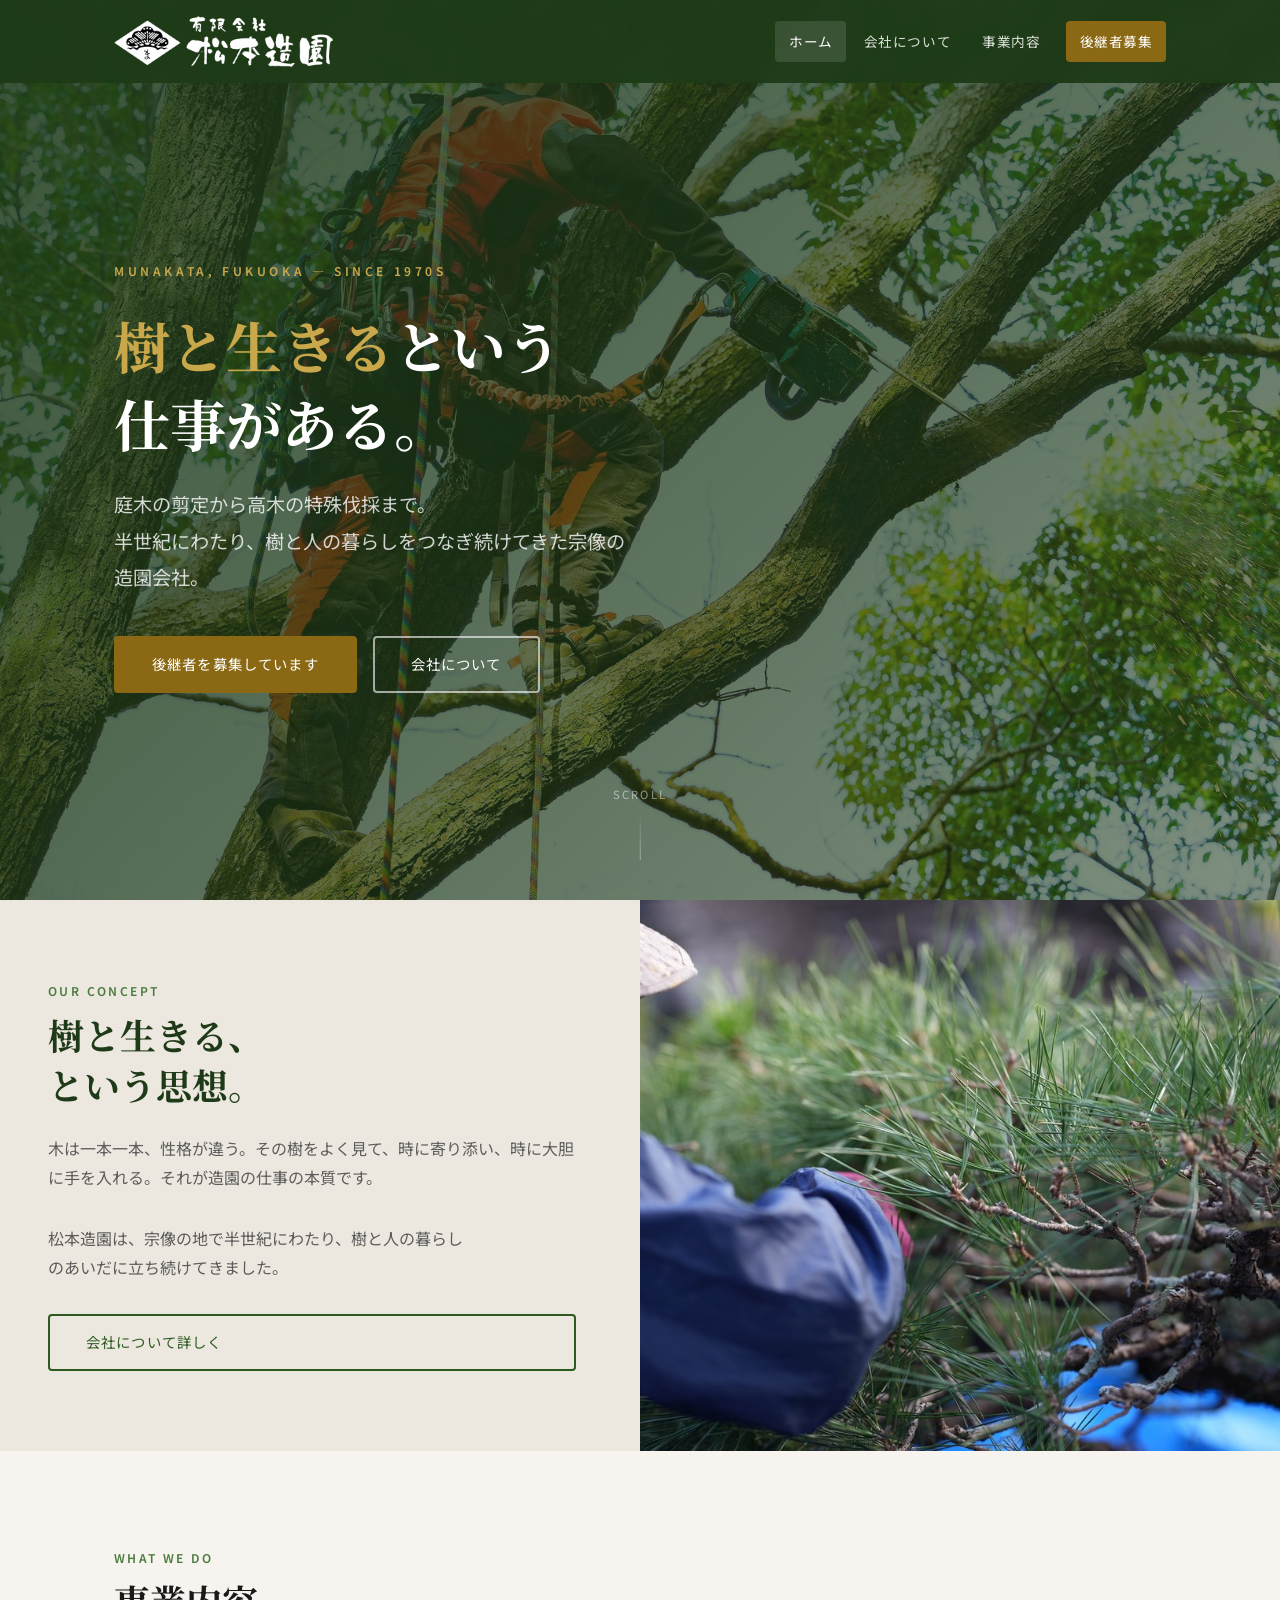
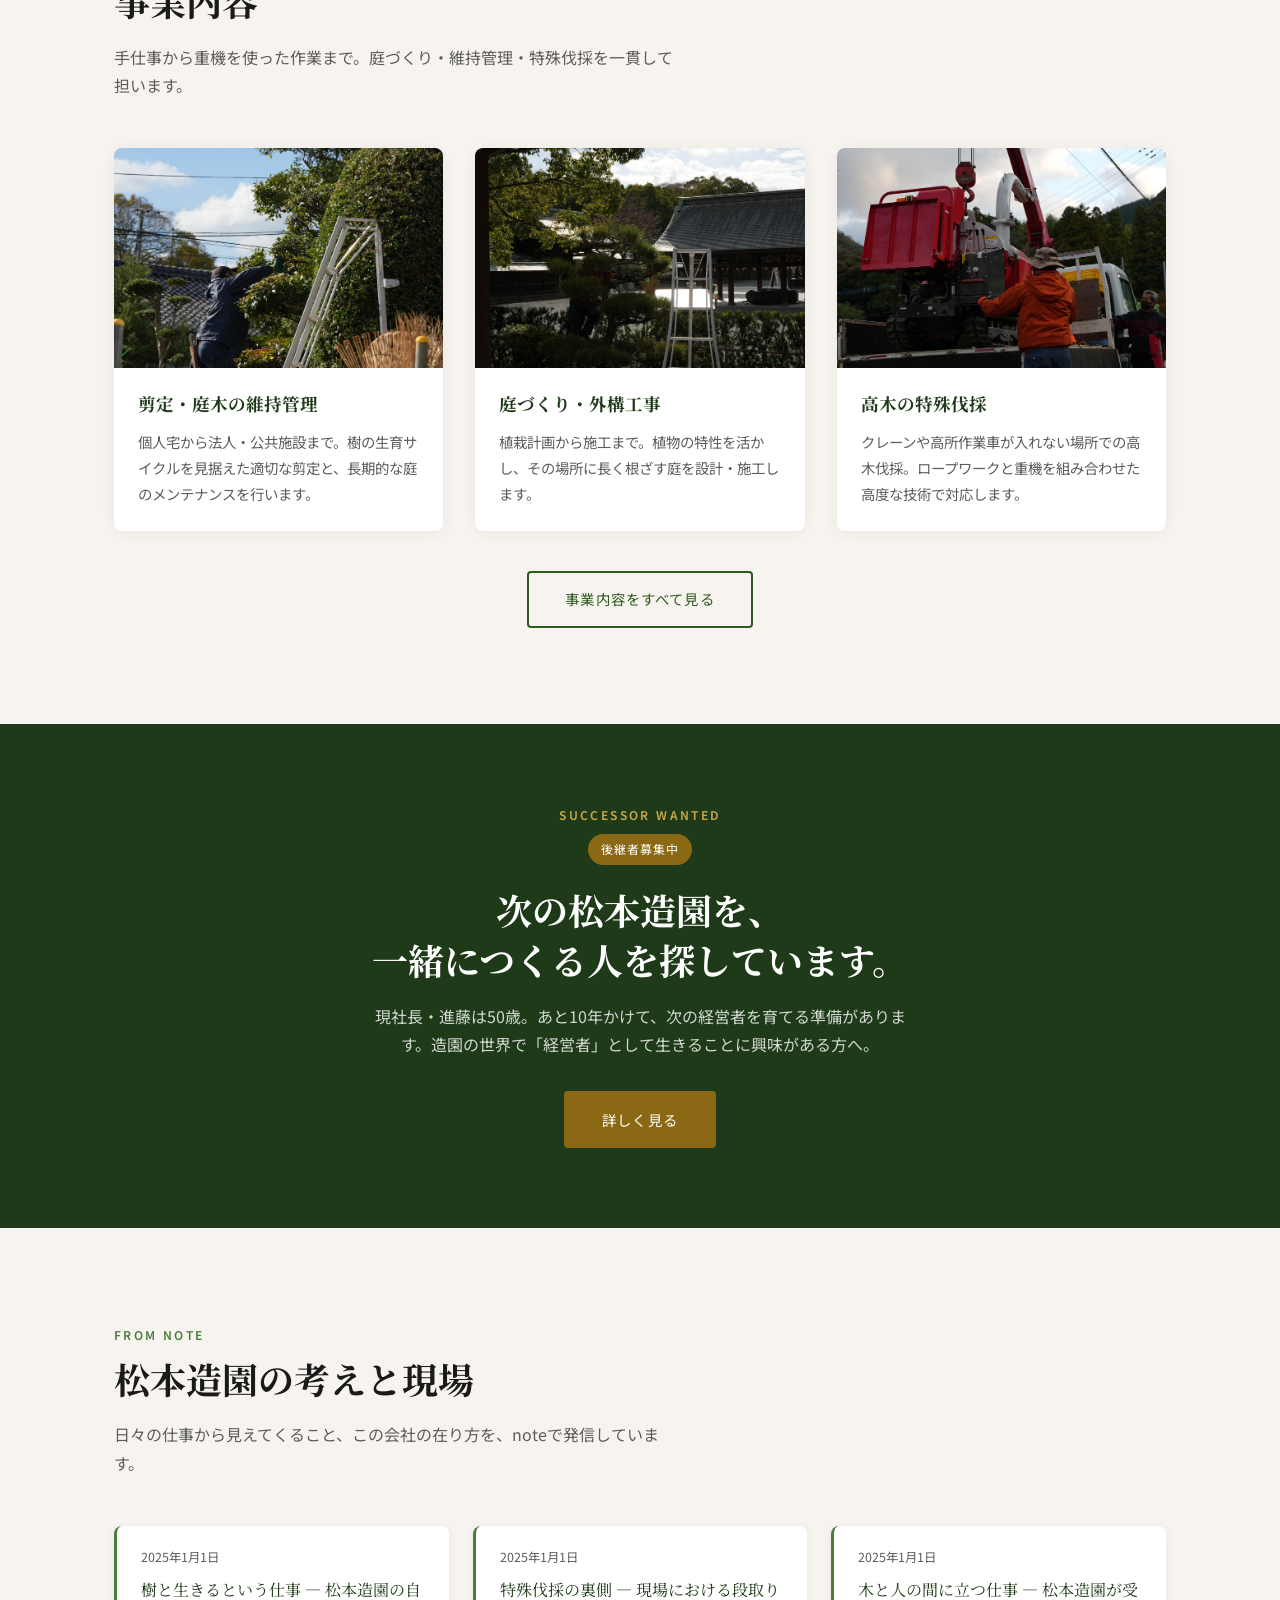
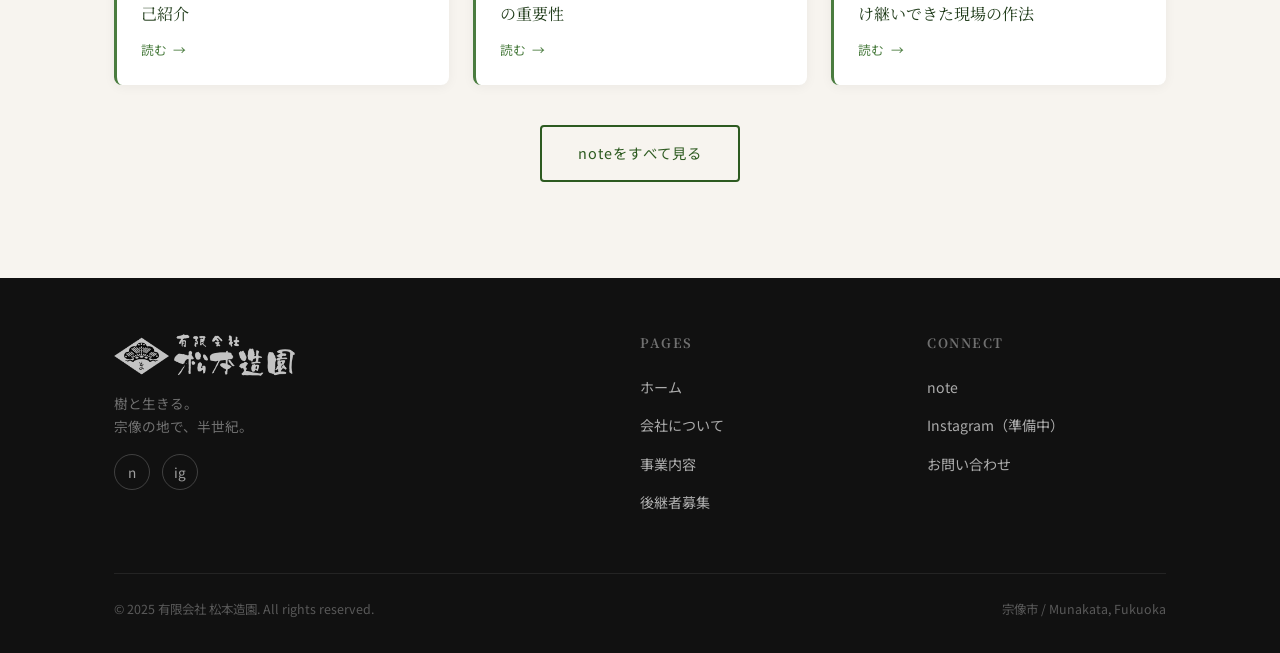
==== index.html @ 0489c282 "サイト全体を実写真・ロゴ差し替えで刷新 - ロゴ（白・黒）を追加、ヘッダー・フッターに配置 - 現場写真10枚をリサイズして各セクションに配置 - note記事フィードをRSS自動取得に変更（note" ====
<!DOCTYPE html>
<html lang="ja">
<head>
  <meta charset="UTF-8">
  <meta name="viewport" content="width=device-width, initial-scale=1.0">
  <title>有限会社 松本造園 | 樹と生きる</title>
  <meta name="description" content="宗像市の造園会社。剪定・庭づくり・特殊伐採・外構工事。半世紀にわたる技術と信頼で、樹と人の暮らしをつなぎます。">
  <link rel="preconnect" href="https://fonts.googleapis.com">
  <link rel="preconnect" href="https://fonts.gstatic.com" crossorigin>
  <link href="https://fonts.googleapis.com/css2?family=Noto+Sans+JP:wght@400;600&family=Noto+Serif+JP:wght@400;700&display=swap" rel="stylesheet">
  <link rel="stylesheet" href="css/style.css">
  <link rel="stylesheet" href="css/animations.css">
</head>
<body>

  <!-- ========== HEADER ========== -->
  <header class="site-header">
    <div class="site-header__inner">
      <a href="index.html" class="site-logo">
        <img src="images/logo_white.png" alt="有限会社 松本造園" class="site-logo__img">
      </a>
      <nav class="site-nav">
        <a href="index.html" class="site-nav__link">ホーム</a>
        <a href="about.html" class="site-nav__link">会社について</a>
        <a href="services.html" class="site-nav__link">事業内容</a>
        <a href="recruit.html" class="site-nav__link site-nav__link--cta">後継者募集</a>
      </nav>
      <button class="nav-hamburger" aria-label="メニュー">
        <span></span><span></span><span></span>
      </button>
    </div>
  </header>

  <!-- ========== HERO ========== -->
  <section class="hero">
    <div class="hero__bg">
      <img src="images/hero.jpg" alt="" class="hero__bg-img">
    </div>
    <div class="hero__overlay"></div>
    <div class="hero__content container">
      <span class="hero__label">Munakata, Fukuoka — Since 1970s</span>
      <h1 class="hero__title">
        <em>樹と生きる</em>という<br>仕事がある。
      </h1>
      <p class="hero__sub">
        庭木の剪定から高木の特殊伐採まで。<br>
        半世紀にわたり、樹と人の暮らしをつなぎ続けてきた宗像の造園会社。
      </p>
      <div class="hero__actions">
        <a href="recruit.html" class="btn btn--earth">後継者を募集しています</a>
        <a href="about.html" class="btn btn--outline-white">会社について</a>
      </div>
    </div>
    <div class="hero__scroll">
      <span>Scroll</span>
      <div class="hero__scroll-line"></div>
    </div>
  </section>

  <!-- ========== CONCEPT ========== -->
  <div class="concept fade-in">
    <div class="concept__text">
      <span class="section-label">Our Concept</span>
      <h2 class="section-heading">樹と生きる、<br>という思想。</h2>
      <p>木は一本一本、性格が違う。その樹をよく見て、時に寄り添い、時に大胆に手を入れる。それが造園の仕事の本質です。</p>
      <p>松本造園は、宗像の地で半世紀にわたり、樹と人の暮らしのあいだに立ち続けてきました。</p>
      <a href="about.html" class="btn btn--outline">会社について詳しく</a>
    </div>
    <div class="concept__image">
      <img src="images/concept.jpg" alt="松の木を手入れする職人">
    </div>
  </div>

  <!-- ========== SERVICES ========== -->
  <section class="section">
    <div class="container">
      <span class="section-label">What We Do</span>
      <h2 class="section-heading fade-in">事業内容</h2>
      <p class="fade-in">手仕事から重機を使った作業まで。庭づくり・維持管理・特殊伐採を一貫して担います。</p>
      <div class="services-grid">
        <div class="service-card fade-in fade-in-delay-1">
          <div class="service-card__img">
            <img src="images/service-pruning.jpg" alt="剪定作業">
          </div>
          <div class="service-card__body">
            <h3 class="service-card__title">剪定・庭木の維持管理</h3>
            <p class="service-card__text">個人宅から法人・公共施設まで。樹の生育サイクルを見据えた適切な剪定と、長期的な庭のメンテナンスを行います。</p>
          </div>
        </div>
        <div class="service-card fade-in fade-in-delay-2">
          <div class="service-card__img">
            <img src="images/service-garden.jpg" alt="庭づくり作業">
          </div>
          <div class="service-card__body">
            <h3 class="service-card__title">庭づくり・外構工事</h3>
            <p class="service-card__text">植栽計画から施工まで。植物の特性を活かし、その場所に長く根ざす庭を設計・施工します。</p>
          </div>
        </div>
        <div class="service-card fade-in fade-in-delay-3">
          <div class="service-card__img">
            <img src="images/service-felling.jpg" alt="特殊伐採作業">
          </div>
          <div class="service-card__body">
            <h3 class="service-card__title">高木の特殊伐採</h3>
            <p class="service-card__text">クレーンや高所作業車が入れない場所での高木伐採。ロープワークと重機を組み合わせた高度な技術で対応します。</p>
          </div>
        </div>
      </div>
      <div style="text-align:center;margin-top:2.5rem;">
        <a href="services.html" class="btn btn--outline">事業内容をすべて見る</a>
      </div>
    </div>
  </section>

  <!-- ========== RECRUIT BANNER ========== -->
  <section class="recruit-banner fade-in">
    <div class="recruit-banner__bg"></div>
    <div class="container">
      <div class="recruit-banner__content">
        <span class="section-label">Successor Wanted</span>
        <div class="recruit-tag">後継者募集中</div>
        <h2>次の松本造園を、<br>一緒につくる人を探しています。</h2>
        <p>現社長・進藤は50歳。あと10年かけて、次の経営者を育てる準備があります。造園の世界で「経営者」として生きることに興味がある方へ。</p>
        <a href="recruit.html" class="btn btn--earth">詳しく見る</a>
      </div>
    </div>
  </section>

  <!-- ========== NOTE BLOG ========== -->
  <section class="section note-section">
    <div class="container">
      <span class="section-label">From Note</span>
      <h2 class="section-heading fade-in">松本造園の考えと現場</h2>
      <p class="fade-in">日々の仕事から見えてくること、この会社の在り方を、noteで発信しています。</p>
      <!-- note記事はJavaScriptで自動取得・表示 -->
      <div class="note-grid" id="note-feed-grid">
        <!-- ローディング中の表示 -->
        <div class="note-card note-card--loading"><div class="note-card__inner"><div class="note-card__date">読み込み中...</div></div></div>
        <div class="note-card note-card--loading"><div class="note-card__inner"><div class="note-card__date">読み込み中...</div></div></div>
        <div class="note-card note-card--loading"><div class="note-card__inner"><div class="note-card__date">読み込み中...</div></div></div>
      </div>
      <div class="note-cta fade-in">
        <a href="https://note.com/matsumoto_363565" target="_blank" rel="noopener" class="btn btn--outline">noteをすべて見る</a>
      </div>
    </div>
  </section>

  <!-- ========== FOOTER ========== -->
  <footer class="site-footer">
    <div class="container">
      <div class="footer__inner">
        <div class="footer__brand">
          <div class="footer__logo">
            <img src="images/logo_white.png" alt="有限会社 松本造園">
          </div>
          <p class="footer__tagline">樹と生きる。<br>宗像の地で、半世紀。</p>
          <div class="footer__social">
            <a href="https://note.com/matsumoto_363565" target="_blank" rel="noopener" class="footer__social-link" aria-label="note">n</a>
            <a href="#" class="footer__social-link" aria-label="Instagram">ig</a>
          </div>
        </div>
        <div class="footer__col">
          <h4>Pages</h4>
          <ul>
            <li><a href="index.html">ホーム</a></li>
            <li><a href="about.html">会社について</a></li>
            <li><a href="services.html">事業内容</a></li>
            <li><a href="recruit.html">後継者募集</a></li>
          </ul>
        </div>
        <div class="footer__col">
          <h4>Connect</h4>
          <ul>
            <li><a href="https://note.com/matsumoto_363565" target="_blank" rel="noopener">note</a></li>
            <li><a href="#">Instagram（準備中）</a></li>
            <li><a href="recruit.html#contact">お問い合わせ</a></li>
          </ul>
        </div>
      </div>
      <div class="footer__bottom">
        <span>© 2025 有限会社 松本造園. All rights reserved.</span>
        <span>宗像市 / Munakata, Fukuoka</span>
      </div>
    </div>
  </footer>

  <script src="js/main.js"></script>
  <script src="js/note-feed.js"></script>
</body>
</html>
---- css/style.css ----
/* ===========================
   松本造園 - Corporate Site
   =========================== */

/* --- Reset & Base --- */
*, *::before, *::after {
  box-sizing: border-box;
  margin: 0;
  padding: 0;
}

:root {
  --color-green-dark:  #1E3A18;
  --color-green:       #2D5A20;
  --color-green-light: #4A7C3F;
  --color-earth:       #8B6914;
  --color-earth-light: #C9A84C;
  --color-bg:          #F7F4EF;
  --color-bg-warm:     #EDE8DF;
  --color-text:        #1A1A1A;
  --color-text-muted:  #5C5C5C;
  --color-white:       #FFFFFF;
  --font-sans:  'Noto Sans JP', sans-serif;
  --font-serif: 'Noto Serif JP', serif;
  --transition: 0.3s ease;
  --radius: 4px;
  --max-width: 1100px;
}

html { scroll-behavior: smooth; }

body {
  font-family: var(--font-sans);
  background: var(--color-bg);
  color: var(--color-text);
  line-height: 1.8;
  font-size: 16px;
}

img { max-width: 100%; height: auto; display: block; }

a {
  color: inherit;
  text-decoration: none;
  transition: opacity var(--transition);
}
a:hover { opacity: 0.75; }

/* --- Typography --- */
h1, h2, h3, h4 { font-family: var(--font-serif); line-height: 1.4; }
h1 { font-size: clamp(2rem, 5vw, 3.5rem); }
h2 { font-size: clamp(1.5rem, 3vw, 2.25rem); }
h3 { font-size: clamp(1.1rem, 2vw, 1.4rem); }

.section-label {
  font-size: 0.75rem;
  letter-spacing: 0.2em;
  text-transform: uppercase;
  color: var(--color-green-light);
  font-family: var(--font-sans);
  font-weight: 600;
  display: block;
  margin-bottom: 0.5rem;
}

/* --- Layout --- */
.container {
  max-width: var(--max-width);
  margin: 0 auto;
  padding: 0 1.5rem;
}

.section { padding: 6rem 0; }
.section--dark { background: var(--color-green-dark); color: var(--color-white); }
.section--warm { background: var(--color-bg-warm); }

/* --- Buttons --- */
.btn {
  display: inline-block;
  padding: 0.85rem 2.25rem;
  font-family: var(--font-sans);
  font-size: 0.9rem;
  letter-spacing: 0.08em;
  border-radius: var(--radius);
  transition: all var(--transition);
  cursor: pointer;
  border: 2px solid transparent;
}
.btn--primary {
  background: var(--color-green);
  color: var(--color-white);
  border-color: var(--color-green);
}
.btn--primary:hover {
  background: var(--color-green-dark);
  border-color: var(--color-green-dark);
  opacity: 1;
}
.btn--outline {
  background: transparent;
  color: var(--color-green);
  border-color: var(--color-green);
}
.btn--outline:hover {
  background: var(--color-green);
  color: var(--color-white);
  opacity: 1;
}
.btn--outline-white {
  background: transparent;
  color: var(--color-white);
  border-color: rgba(255,255,255,0.6);
}
.btn--outline-white:hover {
  background: rgba(255,255,255,0.15);
  border-color: var(--color-white);
  opacity: 1;
}
.btn--earth {
  background: var(--color-earth);
  color: var(--color-white);
  border-color: var(--color-earth);
}
.btn--earth:hover { background: #6B4F10; border-color: #6B4F10; opacity: 1; }

/* ===========================
   HEADER / NAVIGATION
   =========================== */
.site-header {
  position: fixed;
  top: 0; left: 0; right: 0;
  z-index: 100;
  background: rgba(30, 58, 24, 0.95);
  backdrop-filter: blur(8px);
  transition: background var(--transition);
}

.site-header__inner {
  display: flex;
  align-items: center;
  justify-content: space-between;
  padding: 1rem 1.5rem;
  max-width: var(--max-width);
  margin: 0 auto;
}

.site-logo {
  display: flex;
  align-items: center;
  gap: 0.75rem;
  color: var(--color-white);
}
.site-logo__img {
  height: 51px;
  width: auto;
  object-fit: contain;
}
.site-logo__text {
  font-family: var(--font-serif);
  font-size: 1.1rem;
  line-height: 1.2;
}
.site-logo__text small {
  display: block;
  font-family: var(--font-sans);
  font-size: 0.6rem;
  letter-spacing: 0.2em;
  opacity: 0.75;
  text-transform: uppercase;
}

.site-nav { display: flex; align-items: center; gap: 0.25rem; }
.site-nav__link {
  color: rgba(255,255,255,0.85);
  font-size: 0.85rem;
  padding: 0.5rem 0.85rem;
  border-radius: var(--radius);
  transition: all var(--transition);
  letter-spacing: 0.04em;
}
.site-nav__link:hover,
.site-nav__link.active {
  color: var(--color-white);
  background: rgba(255,255,255,0.12);
  opacity: 1;
}
.site-nav__link--cta {
  background: var(--color-earth);
  color: var(--color-white) !important;
  margin-left: 0.5rem;
}
.site-nav__link--cta:hover { background: #6B4F10; }

.nav-hamburger {
  display: none;
  flex-direction: column;
  gap: 5px;
  cursor: pointer;
  padding: 0.5rem;
}
.nav-hamburger span {
  display: block;
  width: 24px;
  height: 2px;
  background: var(--color-white);
  transition: all var(--transition);
  border-radius: 2px;
}

/* ===========================
   HERO
   =========================== */
.hero {
  position: relative;
  min-height: 100vh;
  display: flex;
  align-items: center;
  overflow: hidden;
}
.hero__bg {
  position: absolute;
  inset: 0;
  background: var(--color-green-dark);
  overflow: hidden;
}
.hero__bg-img {
  width: 100%;
  height: 100%;
  object-fit: cover;
  opacity: 0.45;
}
.hero__overlay {
  position: absolute;
  inset: 0;
  background: linear-gradient(135deg, rgba(30,58,24,0.7) 0%, rgba(30,58,24,0.3) 60%, transparent 100%);
}
.hero__content {
  position: relative;
  z-index: 1;
  padding: 8rem 1.5rem 5rem;
  max-width: var(--max-width);
  margin: 0 auto;
  width: 100%;
}
.hero__label {
  display: inline-block;
  font-size: 0.75rem;
  letter-spacing: 0.3em;
  color: var(--color-earth-light);
  text-transform: uppercase;
  margin-bottom: 1.5rem;
  font-weight: 600;
}
.hero__title {
  color: var(--color-white);
  margin-bottom: 1.5rem;
  max-width: 700px;
}
.hero__title em {
  font-style: normal;
  color: var(--color-earth-light);
}
.hero__sub {
  color: rgba(255,255,255,0.8);
  font-size: clamp(1rem, 2vw, 1.2rem);
  max-width: 520px;
  margin-bottom: 2.5rem;
  line-height: 1.9;
}
.hero__actions { display: flex; gap: 1rem; flex-wrap: wrap; }
.hero__scroll {
  position: absolute;
  bottom: 2.5rem;
  left: 50%;
  transform: translateX(-50%);
  display: flex;
  flex-direction: column;
  align-items: center;
  gap: 0.5rem;
  color: rgba(255,255,255,0.5);
  font-size: 0.7rem;
  letter-spacing: 0.2em;
  text-transform: uppercase;
}
.hero__scroll-line {
  width: 1px;
  height: 48px;
  background: linear-gradient(to bottom, transparent, rgba(255,255,255,0.4));
  animation: scrollLine 1.8s ease-in-out infinite;
}
@keyframes scrollLine {
  0%,100% { opacity: 0.3; transform: scaleY(1); }
  50% { opacity: 1; transform: scaleY(0.5); }
}

/* ===========================
   CONCEPT SECTION
   =========================== */
.concept {
  display: grid;
  grid-template-columns: 1fr 1fr;
  gap: 0;
  min-height: 520px;
}
.concept__text {
  background: var(--color-bg-warm);
  padding: 5rem 4rem 5rem 3rem;
  display: flex;
  flex-direction: column;
  justify-content: center;
}
.concept__text h2 {
  margin-bottom: 1.5rem;
  color: var(--color-green-dark);
}
.concept__text p {
  color: var(--color-text-muted);
  margin-bottom: 2rem;
  max-width: 420px;
}
.concept__image {
  position: relative;
  overflow: hidden;
  min-height: 400px;
}
.concept__image img {
  width: 100%;
  height: 100%;
  object-fit: cover;
}

/* ===========================
   SERVICES OVERVIEW
   =========================== */
.services-grid {
  display: grid;
  grid-template-columns: repeat(3, 1fr);
  gap: 2rem;
  margin-top: 3rem;
}
.service-card {
  background: var(--color-white);
  border-radius: 8px;
  overflow: hidden;
  box-shadow: 0 2px 16px rgba(0,0,0,0.06);
  transition: transform var(--transition), box-shadow var(--transition);
}
.service-card:hover {
  transform: translateY(-4px);
  box-shadow: 0 8px 32px rgba(0,0,0,0.1);
}
.service-card__img {
  height: 220px;
  overflow: hidden;
  background: var(--color-bg-warm);
}
.service-card__img img {
  width: 100%;
  height: 100%;
  object-fit: cover;
  transition: transform 0.5s ease;
}
.service-card:hover .service-card__img img { transform: scale(1.05); }
.service-card__body { padding: 1.5rem; }
.service-card__title {
  font-size: 1.1rem;
  color: var(--color-green-dark);
  margin-bottom: 0.75rem;
}
.service-card__text { font-size: 0.9rem; color: var(--color-text-muted); }

/* ===========================
   RECRUIT BANNER
   =========================== */
.recruit-banner {
  background: var(--color-green-dark);
  position: relative;
  overflow: hidden;
  padding: 5rem 0;
}
.recruit-banner__bg {
  position: absolute;
  inset: 0;
  background-image: url('../images/recruit-bg.jpg');
  background-size: cover;
  background-position: center;
  opacity: 0.15;
}
.recruit-banner__content {
  position: relative;
  z-index: 1;
  text-align: center;
  color: var(--color-white);
}
.recruit-banner__content .section-label { color: var(--color-earth-light); text-align: center; }
.recruit-banner__content h2 { color: var(--color-white); margin-bottom: 1rem; }
.recruit-banner__content p {
  max-width: 560px;
  margin: 0 auto 2rem;
  color: rgba(255,255,255,0.8);
  font-size: 1rem;
}
.recruit-tag {
  display: inline-block;
  background: var(--color-earth);
  color: var(--color-white);
  font-size: 0.75rem;
  padding: 0.3rem 0.8rem;
  border-radius: 2rem;
  margin-bottom: 1.25rem;
  letter-spacing: 0.08em;
}

/* ===========================
   NOTE / BLOG SECTION
   =========================== */
.note-section { background: var(--color-bg); }
.note-grid {
  display: grid;
  grid-template-columns: repeat(3, 1fr);
  gap: 1.5rem;
  margin-top: 3rem;
}
.note-card {
  background: var(--color-white);
  border-radius: 8px;
  overflow: hidden;
  box-shadow: 0 2px 12px rgba(0,0,0,0.05);
  border-left: 3px solid var(--color-green-light);
  transition: all var(--transition);
  display: flex;
  flex-direction: column;
  padding: 0;
}
.note-card:hover {
  transform: translateY(-3px);
  box-shadow: 0 6px 24px rgba(0,0,0,0.1);
  opacity: 1;
  border-left-color: var(--color-earth);
}
.note-card__img {
  width: 100%;
  height: 160px;
  overflow: hidden;
  background: var(--color-bg-warm);
  flex-shrink: 0;
}
.note-card__img img {
  width: 100%;
  height: 100%;
  object-fit: cover;
  transition: transform 0.4s ease;
}
.note-card:hover .note-card__img img { transform: scale(1.04); }
.note-card__inner {
  padding: 1.25rem 1.5rem 1.5rem;
  display: flex;
  flex-direction: column;
  flex: 1;
}
.note-card--loading { min-height: 240px; background: var(--color-bg-warm); border-left-color: var(--color-bg-warm); }
.note-card__date { font-size: 0.78rem; color: var(--color-text-muted); margin-bottom: 0.6rem; }
.note-card__title {
  font-family: var(--font-serif);
  font-size: 1rem;
  color: var(--color-green-dark);
  margin-bottom: 0.75rem;
  line-height: 1.5;
  flex: 1;
}
.note-card__arrow {
  font-size: 0.8rem;
  color: var(--color-green-light);
  display: flex;
  align-items: center;
  gap: 0.4rem;
  margin-top: auto;
}
.note-cta { margin-top: 2.5rem; text-align: center; }

/* ===========================
   FOOTER
   =========================== */
.site-footer {
  background: #111;
  color: rgba(255,255,255,0.7);
  padding: 3.5rem 0 2rem;
}
.footer__inner {
  display: grid;
  grid-template-columns: 2fr 1fr 1fr;
  gap: 3rem;
  margin-bottom: 3rem;
}
.footer__brand { }
.footer__logo {
  display: flex;
  align-items: center;
  gap: 0.75rem;
  color: var(--color-white);
  margin-bottom: 1rem;
}
.footer__logo img {
  height: 42px;
  width: auto;
  opacity: 0.75;
}
.footer__logo-text { font-family: var(--font-serif); font-size: 1rem; }
.footer__tagline {
  font-size: 0.85rem;
  color: rgba(255,255,255,0.4);
  margin-bottom: 1rem;
  line-height: 1.7;
}
.footer__social { display: flex; gap: 0.75rem; }
.footer__social-link {
  display: flex;
  align-items: center;
  justify-content: center;
  width: 36px;
  height: 36px;
  border-radius: 50%;
  border: 1px solid rgba(255,255,255,0.2);
  color: rgba(255,255,255,0.6);
  font-size: 0.85rem;
  transition: all var(--transition);
}
.footer__social-link:hover { border-color: var(--color-earth-light); color: var(--color-earth-light); opacity: 1; }
.footer__col h4 {
  font-size: 0.8rem;
  letter-spacing: 0.12em;
  text-transform: uppercase;
  color: rgba(255,255,255,0.4);
  margin-bottom: 1.25rem;
}
.footer__col ul { list-style: none; }
.footer__col ul li { margin-bottom: 0.6rem; }
.footer__col ul a { font-size: 0.88rem; color: rgba(255,255,255,0.65); }
.footer__col ul a:hover { color: var(--color-white); opacity: 1; }
.footer__bottom {
  border-top: 1px solid rgba(255,255,255,0.08);
  padding-top: 1.5rem;
  display: flex;
  justify-content: space-between;
  align-items: center;
  font-size: 0.78rem;
  color: rgba(255,255,255,0.3);
  flex-wrap: wrap;
  gap: 0.5rem;
}

/* ===========================
   PAGE HEADER (inner pages)
   =========================== */
.page-header {
  background: var(--color-green-dark);
  padding: 8rem 0 4rem;
  text-align: center;
  color: var(--color-white);
  position: relative;
  overflow: hidden;
}
.page-header__bg {
  position: absolute;
  inset: 0;
  background-size: cover;
  background-position: center;
  opacity: 0.15;
}
.page-header__content { position: relative; z-index: 1; }
.page-header h1 { color: var(--color-white); margin-bottom: 0.5rem; }
.page-header__sub { color: rgba(255,255,255,0.6); font-size: 0.85rem; letter-spacing: 0.2em; text-transform: uppercase; }

/* ===========================
   ABOUT PAGE
   =========================== */
.about-intro {
  display: grid;
  grid-template-columns: 1fr 1fr;
  gap: 5rem;
  align-items: center;
}
.about-intro__text h2 { color: var(--color-green-dark); margin-bottom: 1.25rem; }
.about-intro__text p { color: var(--color-text-muted); margin-bottom: 1rem; }
.about-intro__image { border-radius: 8px; overflow: hidden; }

.company-table { width: 100%; border-collapse: collapse; margin-top: 2rem; }
.company-table th, .company-table td {
  text-align: left;
  padding: 1rem 1.25rem;
  border-bottom: 1px solid var(--color-bg-warm);
  font-size: 0.92rem;
}
.company-table th {
  width: 160px;
  color: var(--color-green-dark);
  font-weight: 600;
  background: var(--color-bg-warm);
  font-family: var(--font-serif);
}
.company-table td { color: var(--color-text-muted); }

.president-section {
  display: grid;
  grid-template-columns: 300px 1fr;
  gap: 4rem;
  align-items: start;
}
.president-img {
  border-radius: 8px;
  overflow: hidden;
  box-shadow: 0 8px 32px rgba(0,0,0,0.12);
}
.president-text h2 { color: var(--color-green-dark); margin-bottom: 0.5rem; }
.president-text .president-name-en {
  font-size: 0.85rem;
  color: var(--color-text-muted);
  letter-spacing: 0.1em;
  margin-bottom: 1.5rem;
  display: block;
}
.president-text p { color: var(--color-text-muted); margin-bottom: 1rem; }
.president-name {
  font-family: var(--font-serif);
  font-size: 1.5rem;
  margin-top: 2rem;
  color: var(--color-green-dark);
}

/* ===========================
   SERVICES PAGE
   =========================== */
.service-detail {
  display: grid;
  grid-template-columns: 1fr 1fr;
  gap: 4rem;
  align-items: center;
  padding: 4rem 0;
  border-bottom: 1px solid var(--color-bg-warm);
}
.service-detail:last-child { border-bottom: none; }
.service-detail--reverse { direction: rtl; }
.service-detail--reverse > * { direction: ltr; }
.service-detail__text h2 { color: var(--color-green-dark); margin-bottom: 1rem; }
.service-detail__text p { color: var(--color-text-muted); margin-bottom: 1rem; }
.service-detail__image { border-radius: 8px; overflow: hidden; }
.service-detail__image img { width: 100%; height: 360px; object-fit: cover; }
.service-tags { display: flex; flex-wrap: wrap; gap: 0.5rem; margin-top: 1.25rem; }
.service-tag {
  font-size: 0.78rem;
  padding: 0.3rem 0.75rem;
  border: 1px solid var(--color-green-light);
  border-radius: 2rem;
  color: var(--color-green-light);
}

/* ===========================
   RECRUIT PAGE
   =========================== */
.recruit-hero {
  background: var(--color-green-dark);
  padding: 9rem 0 5rem;
  position: relative;
  overflow: hidden;
  color: var(--color-white);
}
.recruit-hero__bg {
  position: absolute;
  inset: 0;
  background-size: cover;
  background-position: center;
  opacity: 0.2;
}
.recruit-hero__content { position: relative; z-index: 1; max-width: 680px; }
.recruit-hero__tag {
  display: inline-block;
  background: var(--color-earth);
  color: var(--color-white);
  font-size: 0.78rem;
  padding: 0.35rem 1rem;
  border-radius: 2rem;
  margin-bottom: 1.5rem;
  letter-spacing: 0.08em;
}
.recruit-hero h1 { color: var(--color-white); margin-bottom: 1.25rem; }
.recruit-hero p { color: rgba(255,255,255,0.8); font-size: 1.05rem; margin-bottom: 2rem; line-height: 1.9; }

.message-section {
  display: grid;
  grid-template-columns: 280px 1fr;
  gap: 4rem;
  align-items: start;
}
.message-img { border-radius: 8px; overflow: hidden; }
.message-text h2 { color: var(--color-green-dark); margin-bottom: 1.25rem; }
.message-text p { color: var(--color-text-muted); margin-bottom: 1rem; }
.message-signature { margin-top: 2rem; font-family: var(--font-serif); color: var(--color-green-dark); }

.points-grid {
  display: grid;
  grid-template-columns: repeat(3, 1fr);
  gap: 2rem;
  margin-top: 3rem;
}
.point-card {
  background: var(--color-white);
  border-radius: 8px;
  padding: 2rem;
  text-align: center;
  box-shadow: 0 2px 12px rgba(0,0,0,0.05);
}
.point-card__icon {
  font-size: 2.5rem;
  margin-bottom: 1rem;
  display: block;
}
.point-card h3 { color: var(--color-green-dark); margin-bottom: 0.75rem; }
.point-card p { font-size: 0.9rem; color: var(--color-text-muted); }

.recruit-flow {
  counter-reset: step;
  list-style: none;
}
.recruit-flow__item {
  display: grid;
  grid-template-columns: 60px 1fr;
  gap: 1.5rem;
  align-items: start;
  padding: 2rem 0;
  border-bottom: 1px solid var(--color-bg-warm);
  counter-increment: step;
}
.recruit-flow__num {
  width: 52px;
  height: 52px;
  border-radius: 50%;
  background: var(--color-green-dark);
  color: var(--color-white);
  display: flex;
  align-items: center;
  justify-content: center;
  font-family: var(--font-serif);
  font-size: 1.2rem;
  flex-shrink: 0;
}
.recruit-flow__content h3 { color: var(--color-green-dark); margin-bottom: 0.5rem; }
.recruit-flow__content p { font-size: 0.9rem; color: var(--color-text-muted); }

.contact-form-wrap {
  background: var(--color-white);
  border-radius: 12px;
  padding: 3rem;
  box-shadow: 0 4px 32px rgba(0,0,0,0.07);
  max-width: 680px;
  margin: 0 auto;
}
.form-group { margin-bottom: 1.5rem; }
.form-group label {
  display: block;
  font-size: 0.88rem;
  font-weight: 600;
  color: var(--color-green-dark);
  margin-bottom: 0.5rem;
}
.form-group label span { color: var(--color-earth); margin-left: 0.25rem; font-weight: 400; font-size: 0.78rem; }
.form-group input,
.form-group select,
.form-group textarea {
  width: 100%;
  padding: 0.85rem 1rem;
  border: 1px solid #D8D4CC;
  border-radius: var(--radius);
  font-family: var(--font-sans);
  font-size: 0.95rem;
  color: var(--color-text);
  background: var(--color-bg);
  transition: border-color var(--transition);
  outline: none;
}
.form-group input:focus,
.form-group select:focus,
.form-group textarea:focus { border-color: var(--color-green-light); }
.form-group textarea { min-height: 160px; resize: vertical; }

/* ===========================
   BLOG PAGE
   =========================== */
.blog-grid {
  display: grid;
  grid-template-columns: repeat(3, 1fr);
  gap: 2rem;
  margin-top: 3rem;
}
.blog-card {
  background: var(--color-white);
  border-radius: 8px;
  overflow: hidden;
  box-shadow: 0 2px 12px rgba(0,0,0,0.05);
  transition: all var(--transition);
}
.blog-card:hover { transform: translateY(-4px); box-shadow: 0 8px 28px rgba(0,0,0,0.1); opacity: 1; }
.blog-card__body { padding: 1.5rem; }
.blog-card__date { font-size: 0.78rem; color: var(--color-text-muted); margin-bottom: 0.5rem; }
.blog-card__title { font-family: var(--font-serif); font-size: 1rem; color: var(--color-green-dark); line-height: 1.5; }
.blog-card__excerpt { font-size: 0.85rem; color: var(--color-text-muted); margin-top: 0.75rem; }
.note-badge {
  display: inline-flex;
  align-items: center;
  gap: 0.4rem;
  background: #41C9B4;
  color: var(--color-white);
  font-size: 0.7rem;
  padding: 0.25rem 0.65rem;
  border-radius: 3px;
  margin-bottom: 0.5rem;
  letter-spacing: 0.05em;
}

/* ===========================
   UTILITIES / SHARED
   =========================== */
.text-center { text-align: center; }
.section-heading { margin-bottom: 1rem; }
.section-heading + p { color: var(--color-text-muted); max-width: 560px; }
.text-center .section-heading + p { margin: 0 auto; }

/* ===========================
   MOBILE / RESPONSIVE
   =========================== */
@media (max-width: 900px) {
  .services-grid,
  .note-grid,
  .points-grid,
  .blog-grid { grid-template-columns: 1fr 1fr; }

  .concept { grid-template-columns: 1fr; }
  .concept__text { padding: 3rem 2rem; }
  .concept__image { min-height: 300px; }

  .about-intro,
  .president-section,
  .message-section { grid-template-columns: 1fr; gap: 2.5rem; }

  .service-detail { grid-template-columns: 1fr; gap: 2rem; }
  .service-detail--reverse { direction: ltr; }

  .footer__inner { grid-template-columns: 1fr; gap: 2rem; }
}

@media (max-width: 640px) {
  .site-nav { display: none; }
  .site-nav.open {
    display: flex;
    flex-direction: column;
    position: absolute;
    top: 100%;
    left: 0;
    right: 0;
    background: var(--color-green-dark);
    padding: 1rem;
    gap: 0.25rem;
  }
  .nav-hamburger { display: flex; }

  .services-grid,
  .note-grid,
  .points-grid,
  .blog-grid { grid-template-columns: 1fr; }

  .hero__actions { flex-direction: column; align-items: flex-start; }
  .section { padding: 4rem 0; }

  .concept__text { padding: 2.5rem 1.5rem; }

  .recruit-flow__item { grid-template-columns: 48px 1fr; }

  .contact-form-wrap { padding: 2rem 1.25rem; }
}
---- css/animations.css ----
/* Fade-in animation for scroll reveal */
.fade-in {
  opacity: 0;
  transform: translateY(24px);
  transition: opacity 0.65s ease, transform 0.65s ease;
}
.fade-in.visible {
  opacity: 1;
  transform: none;
}
.fade-in-delay-1 { transition-delay: 0.1s; }
.fade-in-delay-2 { transition-delay: 0.2s; }
.fade-in-delay-3 { transition-delay: 0.3s; }
.fade-in-delay-4 { transition-delay: 0.4s; }
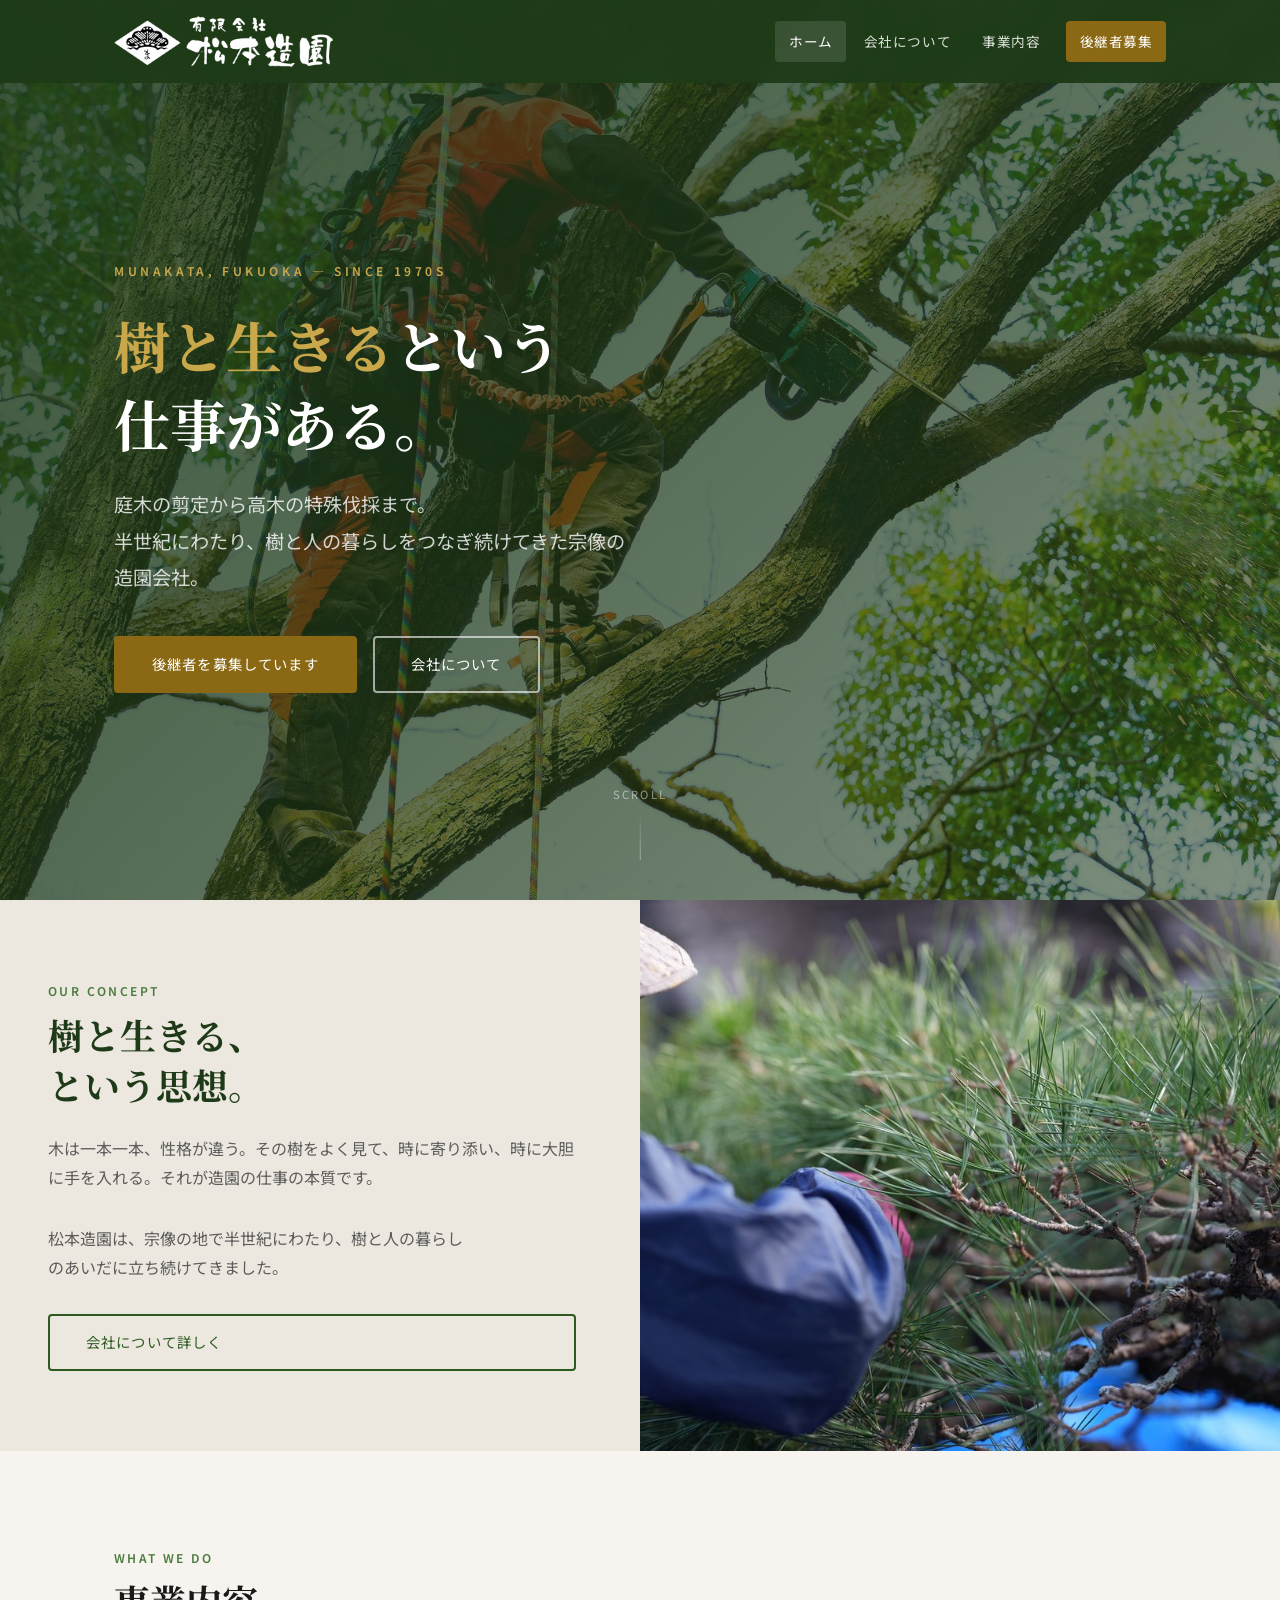
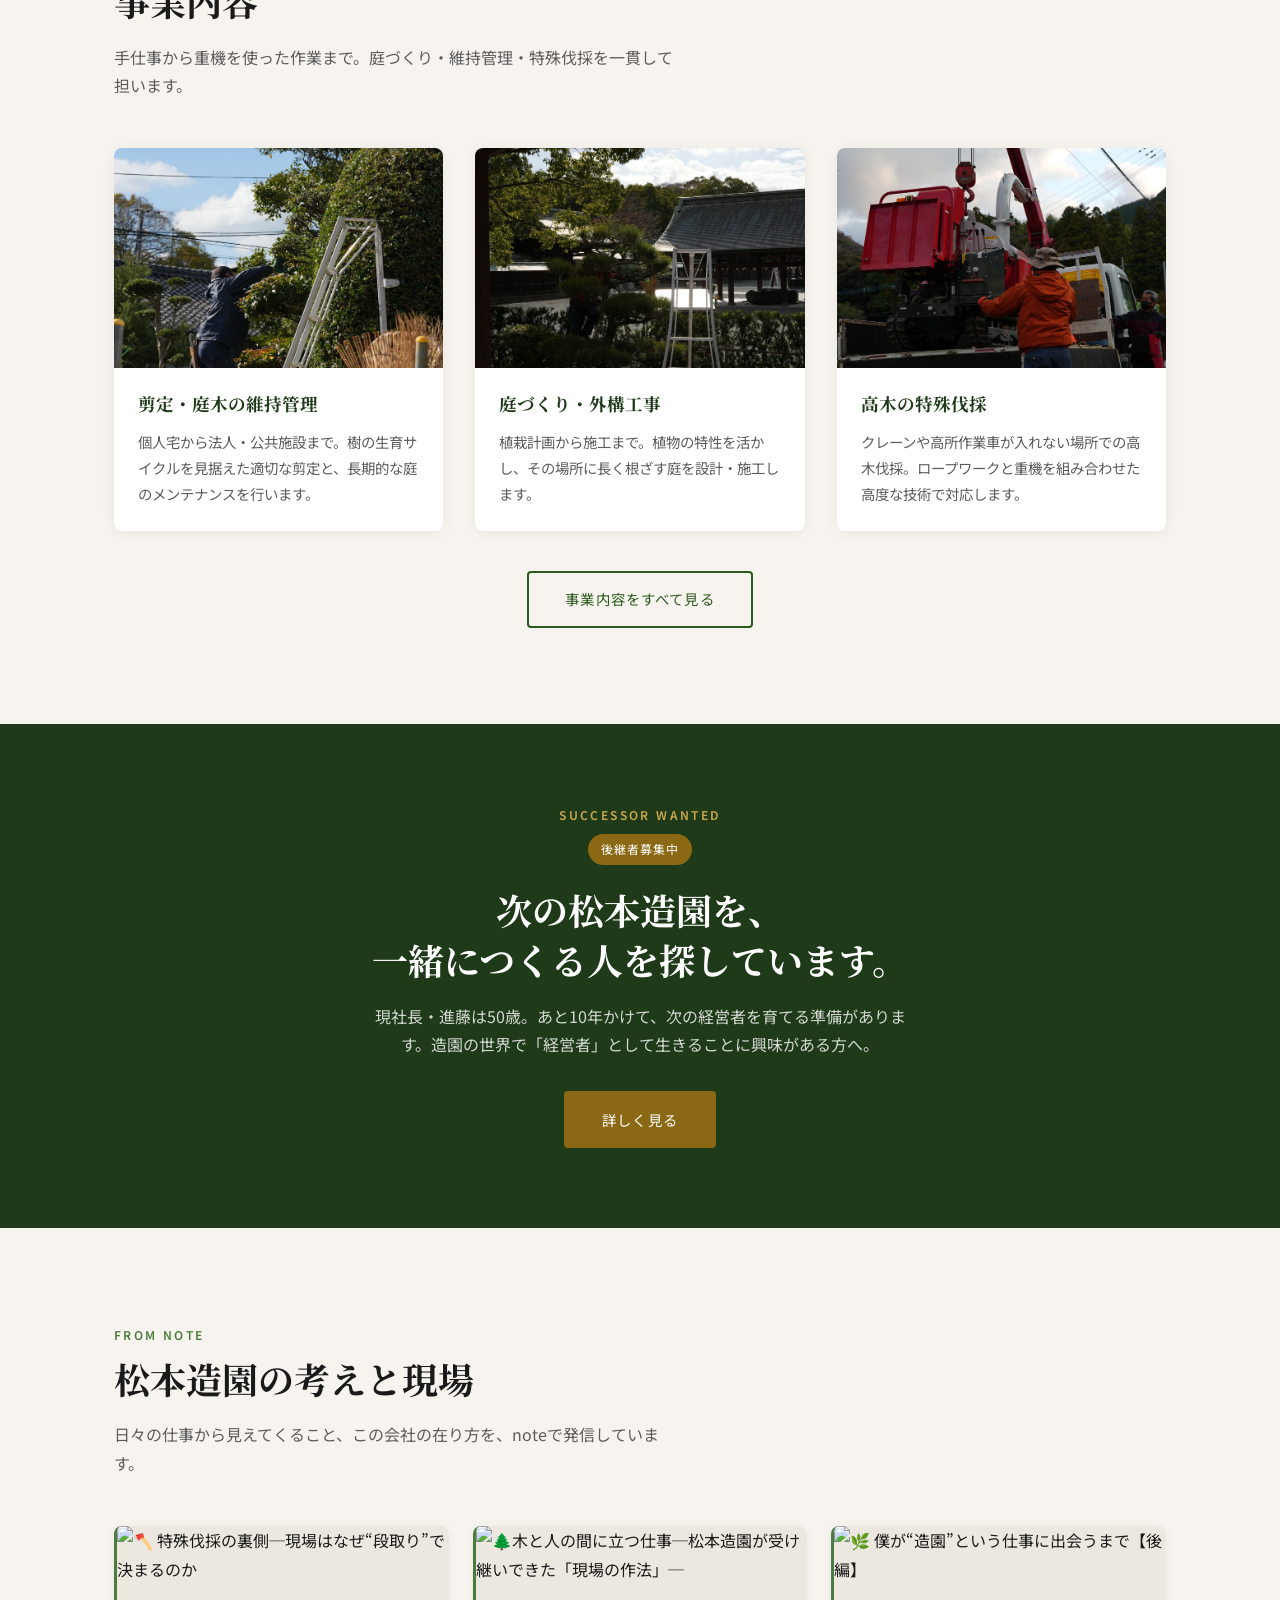
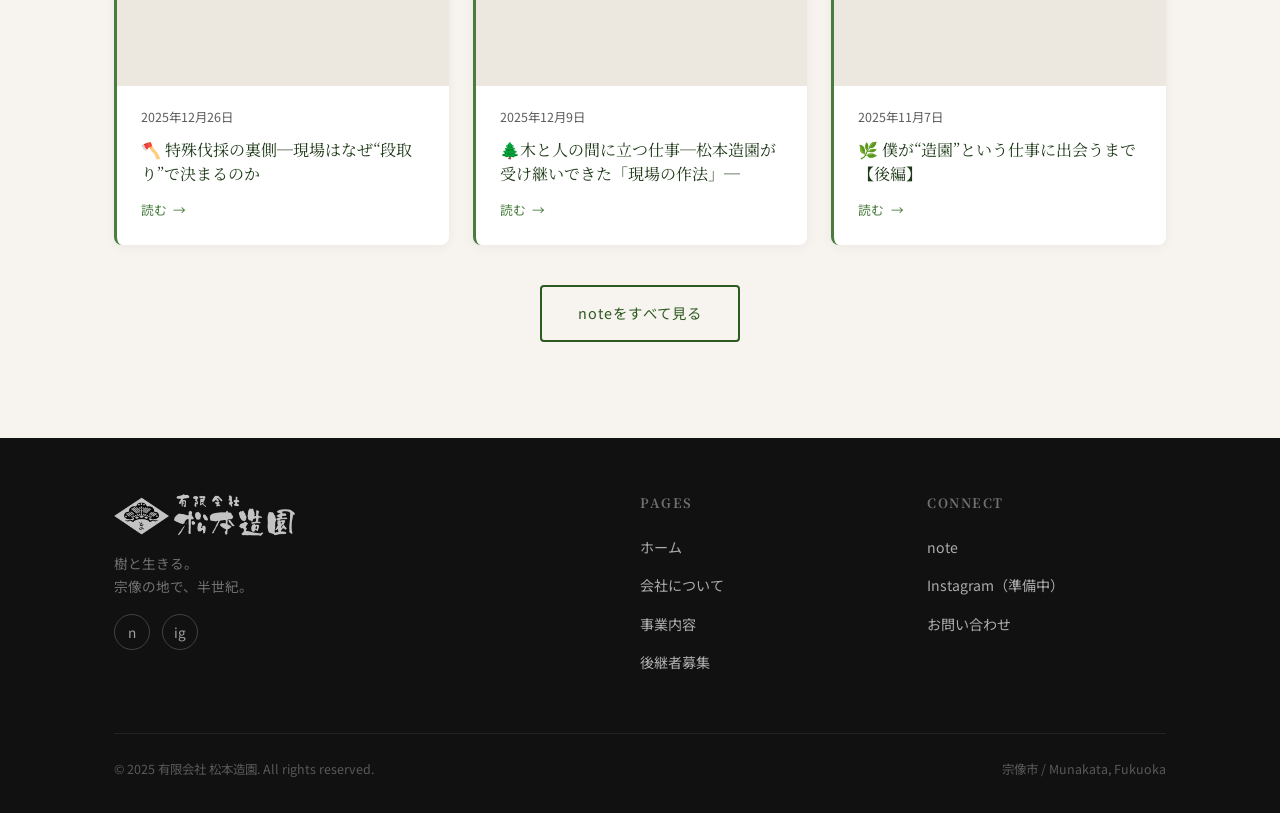
==== commit cf148253: "note記事をscriptタグ読み込み方式に変更（file://でも動作） fetch()はfile://プロトコルでブロックされるため、 data/note-articles.jsをscriptタグ" ====
--- a/index.html
+++ b/index.html
@@ -185,6 +185,7 @@
   </footer>
 
   <script src="js/main.js"></script>
+  <script src="data/note-articles.js"></script>
   <script src="js/note-feed.js"></script>
 </body>
 </html>
